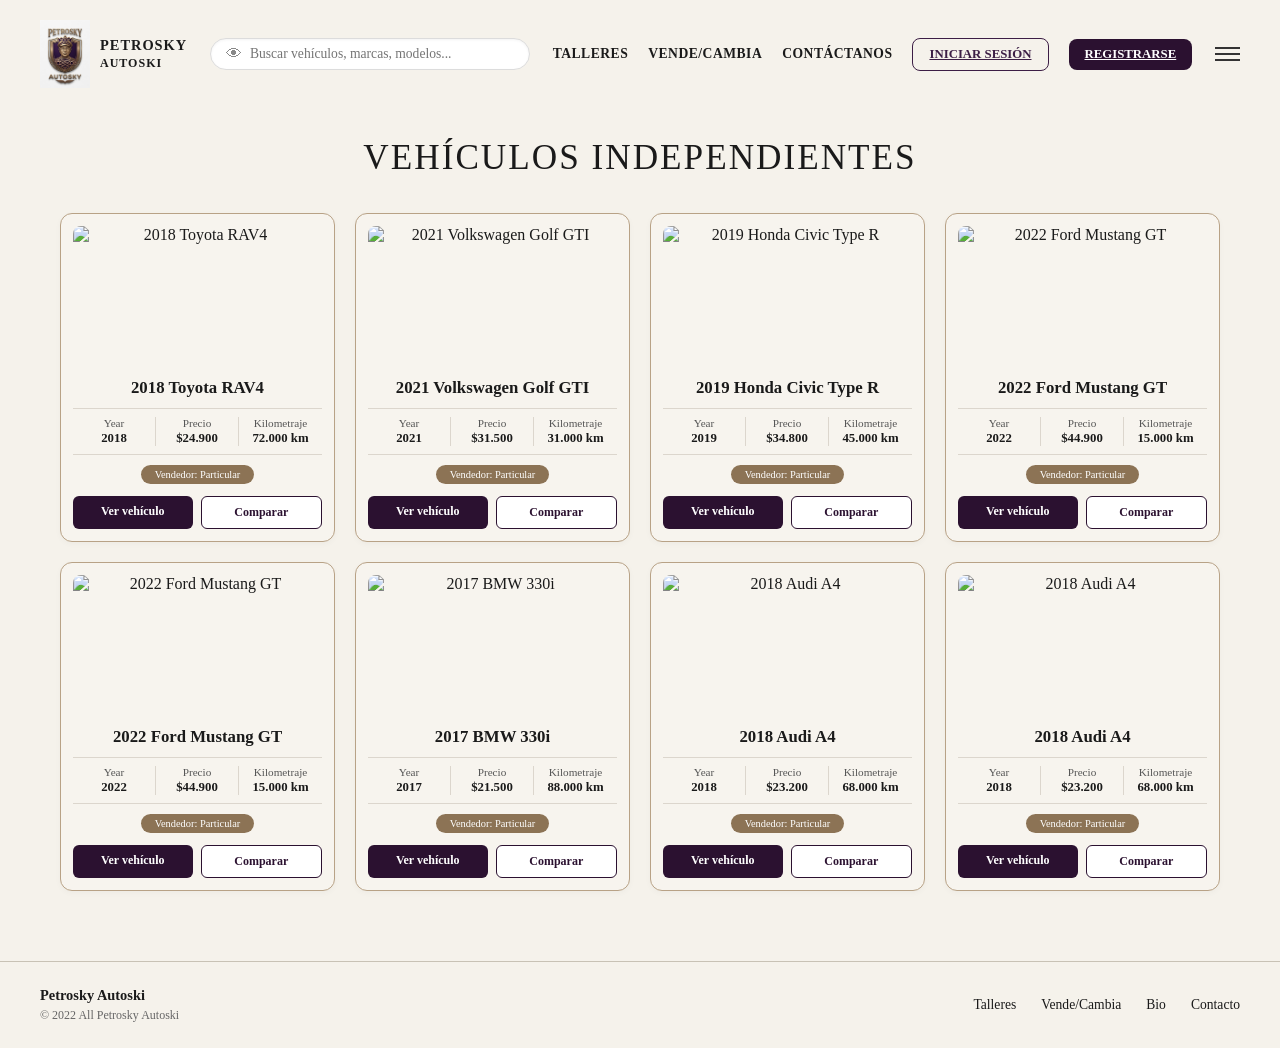
==== indepentiente.html @ 0b5978c2 "unir ciertas paginas" ====
<!DOCTYPE html>
<html lang="es">
<head>
  <meta charset="UTF-8">
  <meta name="viewport" content="width=device-width, initial-scale=1.0">
  <title>Petrosky Autoski - Vehículos Independientes</title>
  <link rel="stylesheet" href="independiente.css">
</head>
<body>

  
  <header class="encabezado">
    <div class="logo">
      <img src="imagenes/logo.jpg" alt="Petrosky Autoski Logo">
      <span class="logo-texto">PETROSKY<br><small>AUTOSKI</small></span>
    </div>

    <div class="barra-busqueda">
      <span class="icono-buscar">&#128065;</span>
      <input type="text" id="campo-busqueda" placeholder="Buscar vehículos, marcas, modelos...">
    </div>

    <nav class="navegacion">
      <a href="" class="enlace-nav">TALLERES</a>
      <a href="#" class="enlace-nav">VENDE/CAMBIA</a>
      <a href="#" class="enlace-nav">CONTÁCTANOS</a>
     <a href="inicio.html" class="boton-iniciar-sesion">INICIAR SESIÓN</a>
<a href="registro.html" class="boton-registrarse">REGISTRARSE</a>
    </nav>

    <div class="menu-hamburguesa">
      <span></span>
      <span></span>
      <span></span>
    </div>
  </header>

  
  <main class="contenido-principal">
    <h1 class="titulo-principal">VEHÍCULOS INDEPENDIENTES</h1>

    
    <section class="grilla-vehiculos">

      <article class="tarjeta-vehiculo">
        <div class="marco-imagen">
          <img src="https://images.unsplash.com/photo-1568605117036-5fe5e7bab0b7?w=500" alt="2018 Toyota RAV4">
        </div>
        <h3 class="nombre-vehiculo">2018 Toyota RAV4</h3>
        <div class="detalles-vehiculo">
          <div class="item-detalle">
            <span class="etiqueta-detalle">Year</span>
            <span class="valor-detalle">2018</span>
          </div>
          <div class="item-detalle">
            <span class="etiqueta-detalle">Precio</span>
            <span class="valor-detalle">$24.900</span>
          </div>
          <div class="item-detalle">
            <span class="etiqueta-detalle">Kilometraje</span>
            <span class="valor-detalle">72.000 km</span>
          </div>
        </div>
        <span class="etiqueta-vendedor">Vendedor: Particular</span>
        <div class="acciones-tarjeta">
          <a href="#" class="boton-ver-vehiculo">Ver vehículo</a>
          <button class="boton-comparar">Comparar</button>
        </div>
      </article>

      <!-- Tarjeta 2 -->
      <article class="tarjeta-vehiculo">
        <div class="marco-imagen">
          <img src="https://images.unsplash.com/photo-1541899481282-d53bffe3c35d?w=500" alt="2021 Volkswagen Golf GTI">
        </div>
        <h3 class="nombre-vehiculo">2021 Volkswagen Golf GTI</h3>
        <div class="detalles-vehiculo">
          <div class="item-detalle">
            <span class="etiqueta-detalle">Year</span>
            <span class="valor-detalle">2021</span>
          </div>
          <div class="item-detalle">
            <span class="etiqueta-detalle">Precio</span>
            <span class="valor-detalle">$31.500</span>
          </div>
          <div class="item-detalle">
            <span class="etiqueta-detalle">Kilometraje</span>
            <span class="valor-detalle">31.000 km</span>
          </div>
        </div>
        <span class="etiqueta-vendedor">Vendedor: Particular</span>
        <div class="acciones-tarjeta">
          <a href="#" class="boton-ver-vehiculo">Ver vehículo</a>
          <button class="boton-comparar">Comparar</button>
        </div>
      </article>

      <!-- Tarjeta 3 -->
      <article class="tarjeta-vehiculo">
        <div class="marco-imagen">
          <img src="https://images.unsplash.com/photo-1605559424843-9e4c228bf1c2?w=500" alt="2019 Honda Civic Type R">
        </div>
        <h3 class="nombre-vehiculo">2019 Honda Civic Type R</h3>
        <div class="detalles-vehiculo">
          <div class="item-detalle">
            <span class="etiqueta-detalle">Year</span>
            <span class="valor-detalle">2019</span>
          </div>
          <div class="item-detalle">
            <span class="etiqueta-detalle">Precio</span>
            <span class="valor-detalle">$34.800</span>
          </div>
          <div class="item-detalle">
            <span class="etiqueta-detalle">Kilometraje</span>
            <span class="valor-detalle">45.000 km</span>
          </div>
        </div>
        <span class="etiqueta-vendedor">Vendedor: Particular</span>
        <div class="acciones-tarjeta">
          <a href="#" class="boton-ver-vehiculo">Ver vehículo</a>
          <button class="boton-comparar">Comparar</button>
        </div>
      </article>

      <!-- Tarjeta 4 -->
      <article class="tarjeta-vehiculo">
        <div class="marco-imagen">
          <img src="https://images.unsplash.com/photo-1584345604476-8ec5e12e42dd?w=500" alt="2022 Ford Mustang GT">
        </div>
        <h3 class="nombre-vehiculo">2022 Ford Mustang GT</h3>
        <div class="detalles-vehiculo">
          <div class="item-detalle">
            <span class="etiqueta-detalle">Year</span>
            <span class="valor-detalle">2022</span>
          </div>
          <div class="item-detalle">
            <span class="etiqueta-detalle">Precio</span>
            <span class="valor-detalle">$44.900</span>
          </div>
          <div class="item-detalle">
            <span class="etiqueta-detalle">Kilometraje</span>
            <span class="valor-detalle">15.000 km</span>
          </div>
        </div>
        <span class="etiqueta-vendedor">Vendedor: Particular</span>
        <div class="acciones-tarjeta">
          <a href="#" class="boton-ver-vehiculo">Ver vehículo</a>
          <button class="boton-comparar">Comparar</button>
        </div>
      </article>

      <!-- Tarjeta 5 -->
      <article class="tarjeta-vehiculo">
        <div class="marco-imagen">
          <img src="https://images.unsplash.com/photo-1584345604476-8ec5e12e42dd?w=500" alt="2022 Ford Mustang GT">
        </div>
        <h3 class="nombre-vehiculo">2022 Ford Mustang GT</h3>
        <div class="detalles-vehiculo">
          <div class="item-detalle">
            <span class="etiqueta-detalle">Year</span>
            <span class="valor-detalle">2022</span>
          </div>
          <div class="item-detalle">
            <span class="etiqueta-detalle">Precio</span>
            <span class="valor-detalle">$44.900</span>
          </div>
          <div class="item-detalle">
            <span class="etiqueta-detalle">Kilometraje</span>
            <span class="valor-detalle">15.000 km</span>
          </div>
        </div>
        <span class="etiqueta-vendedor">Vendedor: Particular</span>
        <div class="acciones-tarjeta">
          <a href="#" class="boton-ver-vehiculo">Ver vehículo</a>
          <button class="boton-comparar">Comparar</button>
        </div>
      </article>

      <!-- Tarjeta 6 -->
      <article class="tarjeta-vehiculo">
        <div class="marco-imagen">
          <img src="https://images.unsplash.com/photo-1555215695-3004980ad54e?w=500" alt="2017 BMW 330i">
        </div>
        <h3 class="nombre-vehiculo">2017 BMW 330i</h3>
        <div class="detalles-vehiculo">
          <div class="item-detalle">
            <span class="etiqueta-detalle">Year</span>
            <span class="valor-detalle">2017</span>
          </div>
          <div class="item-detalle">
            <span class="etiqueta-detalle">Precio</span>
            <span class="valor-detalle">$21.500</span>
          </div>
          <div class="item-detalle">
            <span class="etiqueta-detalle">Kilometraje</span>
            <span class="valor-detalle">88.000 km</span>
          </div>
        </div>
        <span class="etiqueta-vendedor">Vendedor: Particular</span>
        <div class="acciones-tarjeta">
          <a href="#" class="boton-ver-vehiculo">Ver vehículo</a>
          <button class="boton-comparar">Comparar</button>
        </div>
      </article>

      <!-- Tarjeta 7 -->
      <article class="tarjeta-vehiculo">
        <div class="marco-imagen">
          <img src="https://images.unsplash.com/photo-1606664515524-ed2f786a0bd6?w=500" alt="2018 Audi A4">
        </div>
        <h3 class="nombre-vehiculo">2018 Audi A4</h3>
        <div class="detalles-vehiculo">
          <div class="item-detalle">
            <span class="etiqueta-detalle">Year</span>
            <span class="valor-detalle">2018</span>
          </div>
          <div class="item-detalle">
            <span class="etiqueta-detalle">Precio</span>
            <span class="valor-detalle">$23.200</span>
          </div>
          <div class="item-detalle">
            <span class="etiqueta-detalle">Kilometraje</span>
            <span class="valor-detalle">68.000 km</span>
          </div>
        </div>
        <span class="etiqueta-vendedor">Vendedor: Particular</span>
        <div class="acciones-tarjeta">
          <a href="#" class="boton-ver-vehiculo">Ver vehículo</a>
          <button class="boton-comparar">Comparar</button>
        </div>
      </article>

      <!-- Tarjeta 8 -->
      <article class="tarjeta-vehiculo">
        <div class="marco-imagen">
          <img src="https://images.unsplash.com/photo-1606664515524-ed2f786a0bd6?w=500" alt="2018 Audi A4">
        </div>
        <h3 class="nombre-vehiculo">2018 Audi A4</h3>
        <div class="detalles-vehiculo">
          <div class="item-detalle">
            <span class="etiqueta-detalle">Year</span>
            <span class="valor-detalle">2018</span>
          </div>
          <div class="item-detalle">
            <span class="etiqueta-detalle">Precio</span>
            <span class="valor-detalle">$23.200</span>
          </div>
          <div class="item-detalle">
            <span class="etiqueta-detalle">Kilometraje</span>
            <span class="valor-detalle">68.000 km</span>
          </div>
        </div>
        <span class="etiqueta-vendedor">Vendedor: Particular</span>
        <div class="acciones-tarjeta">
          <a href="#" class="boton-ver-vehiculo">Ver vehículo</a>
          <button class="boton-comparar">Comparar</button>
        </div>
      </article>

    </section>
  </main>

  <!-- PIE DE PÁGINA / FOOTER -->
  <footer class="pie-pagina">
    <div class="info-derechos">
      <strong>Petrosky Autoski</strong>
      <p>© 2022 All Petrosky Autoski</p>
    </div>
    <nav class="enlaces-pie">
      <a href="#">Talleres</a>
      <a href="#">Vende/Cambia</a>
      <a href="#">Bio</a>
      <a href="#">Contacto</a>
    </nav>
  </footer>

  <script src="independiente.js"></script>
</body>
</html>
---- independiente.css ----
/* --- CONFIGURACIÓN GENERAL --- */
* {
  box-sizing: border-box;
  margin: 0;
  padding: 0;
  font-family: 'Georgia', serif, sans-serif;
}

body {
  background-color: #f5f2eb;
  color: #1a1a1a;
  display: flex;
  flex-direction: column;
  min-height: 100vh;
}

/* --- ENCABEZADO / NAVBAR --- */
.encabezado {
  display: flex;
  align-items: center;
  justify-content: space-between;
  padding: 20px 40px;
}

.logo {
  display: flex;
  align-items: center;
  gap: 10px;
}

.logo img {
  width: 50px;
  height: auto;
}

.logo-texto {
  font-weight: bold;
  font-size: 0.9rem;
  letter-spacing: 1px;
}

.barra-busqueda {
  display: flex;
  align-items: center;
  background-color: #ffffff;
  border: 1px solid #dcdcdc;
  border-radius: 20px;
  padding: 6px 15px;
  width: 320px;
  box-shadow: inset 0 1px 3px rgba(0,0,0,0.05);
}

.icono-buscar {
  margin-right: 8px;
  color: #888;
}

.barra-busqueda input {
  border: none;
  outline: none;
  width: 100%;
  font-size: 0.85rem;
  background: transparent;
}

.navegacion {
  display: flex;
  align-items: center;
  gap: 20px;
}

.enlace-nav {
  text-decoration: none;
  color: #1a1a1a;
  font-size: 0.85rem;
  font-weight: 600;
  letter-spacing: 0.5px;
}

.boton-iniciar-sesion {
  background: transparent;
  border: 1.5px solid #3c1e45;
  color: #3c1e45;
  padding: 8px 16px;
  border-radius: 8px;
  cursor: pointer;
  font-size: 0.8rem;
  font-weight: bold;
}

.boton-registrarse {
  background-color: #2b1130;
  border: none;
  color: #ffffff;
  padding: 8px 16px;
  border-radius: 8px;
  cursor: pointer;
  font-size: 0.8rem;
  font-weight: bold;
}

.menu-hamburguesa {
  display: flex;
  flex-direction: column;
  gap: 4px;
  cursor: pointer;
}

.menu-hamburguesa span {
  width: 25px;
  height: 2px;
  background-color: #333;
}

/* --- CONTENIDO PRINCIPAL --- */
.contenido-principal {
  flex: 1;
  max-width: 1200px;
  margin: 0 auto;
  padding: 30px 20px;
  text-align: center;
  width: 100%;
}

.titulo-principal {
  font-size: 2.2rem;
  letter-spacing: 2px;
  margin-bottom: 35px;
  font-weight: normal;
  text-transform: uppercase;
}

/* --- GRILLA DE VEHÍCULOS --- */
.grilla-vehiculos {
  display: grid;
  grid-template-columns: repeat(4, 1fr);
  gap: 20px;
  margin-bottom: 40px;
}

/* --- TARJETA DE VEHÍCULO --- */
.tarjeta-vehiculo {
  background-color: #f7f4ee;
  border: 1px solid #b8a286;
  border-radius: 12px;
  padding: 12px;
  display: flex;
  flex-direction: column;
  align-items: center;
  box-shadow: 0 2px 6px rgba(0,0,0,0.03);
}

.marco-imagen {
  width: 100%;
  height: 140px;
  border-radius: 8px;
  overflow: hidden;
  margin-bottom: 12px;
}

.marco-imagen img {
  width: 100%;
  height: 100%;
  object-fit: cover;
  display: block;
}

.nombre-vehiculo {
  font-size: 1.05rem;
  font-weight: bold;
  margin-bottom: 10px;
  color: #1a1a1a;
}

/* Detalles (Year, Precio, Kilometraje) */
.detalles-vehiculo {
  display: grid;
  grid-template-columns: repeat(3, 1fr);
  width: 100%;
  border-top: 1px solid #dcd6cd;
  border-bottom: 1px solid #dcd6cd;
  padding: 8px 0;
  margin-bottom: 10px;
}

.item-detalle {
  display: flex;
  flex-direction: column;
  align-items: center;
}

.item-detalle:not(:last-child) {
  border-right: 1px solid #dcd6cd;
}

.etiqueta-detalle {
  font-size: 0.7rem;
  color: #555;
}

.valor-detalle {
  font-size: 0.8rem;
  font-weight: bold;
  margin-top: 2px;
}

/* Etiqueta Vendedor */
.etiqueta-vendedor {
  background-color: #8c7355;
  color: #ffffff;
  font-size: 0.65rem;
  padding: 4px 14px;
  border-radius: 12px;
  margin-bottom: 12px;
  display: inline-block;
}

/* Botones Acción (Ver Vehículo & Comparar) */
.acciones-tarjeta {
  display: flex;
  gap: 8px;
  width: 100%;
}

.boton-ver-vehiculo {
  flex: 1;
  background-color: #2b1130;
  color: #ffffff;
  text-decoration: none;
  font-size: 0.75rem;
  font-weight: bold;
  padding: 8px 4px;
  border-radius: 6px;
  text-align: center;
  transition: background-color 0.2s;
}

.boton-ver-vehiculo:hover {
  background-color: #421c4a;
}

.boton-comparar {
  flex: 1;
  background-color: #ffffff;
  color: #2b1130;
  border: 1px solid #2b1130;
  font-size: 0.75rem;
  font-weight: bold;
  padding: 8px 4px;
  border-radius: 6px;
  cursor: pointer;
  transition: background-color 0.2s;
}

.boton-comparar:hover {
  background-color: #f0e6f2;
}

/* --- PIE DE PÁGINA --- */
.pie-pagina {
  border-top: 1px solid #c8c2b5;
  display: flex;
  justify-content: space-between;
  align-items: center;
  padding: 25px 40px;
  margin-top: auto;
}

.info-derechos strong {
  display: block;
  font-size: 0.9rem;
}

.info-derechos p {
  font-size: 0.75rem;
  color: #666;
  margin-top: 4px;
}

.enlaces-pie {
  display: flex;
  gap: 25px;
}

.enlaces-pie a {
  text-decoration: none;
  color: #1a1a1a;
  font-size: 0.85rem;
}

/* ADAPTABILIDAD RESPONSIVA */
@media (max-width: 1024px) {
  .grilla-vehiculos {
    grid-template-columns: repeat(2, 1fr);
  }
}

@media (max-width: 600px) {
  .grilla-vehiculos {
    grid-template-columns: 1fr;
  }
  .navegacion, .barra-busqueda {
    display: none;
  }
}
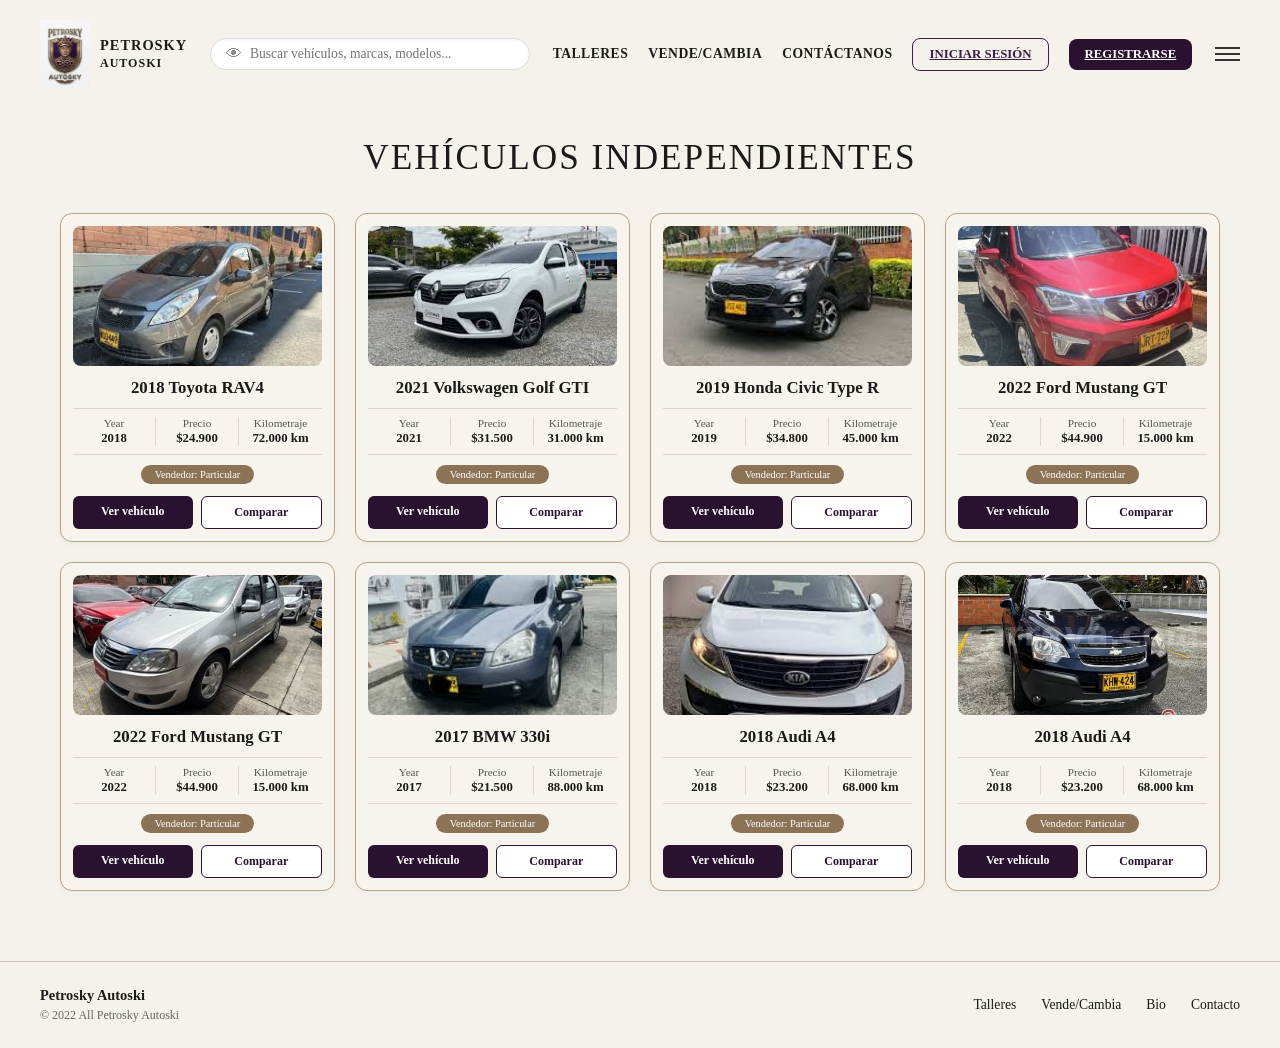
==== commit 369b29b0: "se termina la pagina de carros individuales" ====
--- a/indepentiente.html
+++ b/indepentiente.html
@@ -44,7 +44,7 @@
 
       <article class="tarjeta-vehiculo">
         <div class="marco-imagen">
-          <img src="https://images.unsplash.com/photo-1568605117036-5fe5e7bab0b7?w=500" alt="2018 Toyota RAV4">
+          <img src="imagenes/carro 1v.jpg" alt="2018 Toyota RAV4">
         </div>
         <h3 class="nombre-vehiculo">2018 Toyota RAV4</h3>
         <div class="detalles-vehiculo">
@@ -68,10 +68,10 @@
         </div>
       </article>
 
-      <!-- Tarjeta 2 -->
-      <article class="tarjeta-vehiculo">
-        <div class="marco-imagen">
-          <img src="https://images.unsplash.com/photo-1541899481282-d53bffe3c35d?w=500" alt="2021 Volkswagen Golf GTI">
+      
+      <article class="tarjeta-vehiculo">
+        <div class="marco-imagen">
+          <img src="imagenes/CARRO 2V.jpg" alt="2021 Volkswagen Golf GTI">
         </div>
         <h3 class="nombre-vehiculo">2021 Volkswagen Golf GTI</h3>
         <div class="detalles-vehiculo">
@@ -98,7 +98,7 @@
       <!-- Tarjeta 3 -->
       <article class="tarjeta-vehiculo">
         <div class="marco-imagen">
-          <img src="https://images.unsplash.com/photo-1605559424843-9e4c228bf1c2?w=500" alt="2019 Honda Civic Type R">
+          <img src="imagenes/carro 3v.jpg" alt="2019 Honda Civic Type R">
         </div>
         <h3 class="nombre-vehiculo">2019 Honda Civic Type R</h3>
         <div class="detalles-vehiculo">
@@ -122,10 +122,10 @@
         </div>
       </article>
 
-      <!-- Tarjeta 4 -->
-      <article class="tarjeta-vehiculo">
-        <div class="marco-imagen">
-          <img src="https://images.unsplash.com/photo-1584345604476-8ec5e12e42dd?w=500" alt="2022 Ford Mustang GT">
+      
+      <article class="tarjeta-vehiculo">
+        <div class="marco-imagen">
+          <img src="imagenes/carro 4v.jpg" alt="2022 Ford Mustang GT">
         </div>
         <h3 class="nombre-vehiculo">2022 Ford Mustang GT</h3>
         <div class="detalles-vehiculo">
@@ -149,10 +149,10 @@
         </div>
       </article>
 
-      <!-- Tarjeta 5 -->
-      <article class="tarjeta-vehiculo">
-        <div class="marco-imagen">
-          <img src="https://images.unsplash.com/photo-1584345604476-8ec5e12e42dd?w=500" alt="2022 Ford Mustang GT">
+      
+      <article class="tarjeta-vehiculo">
+        <div class="marco-imagen">
+          <img src="imagenes/carro 5v.jpeg" alt="2022 Ford Mustang GT">
         </div>
         <h3 class="nombre-vehiculo">2022 Ford Mustang GT</h3>
         <div class="detalles-vehiculo">
@@ -176,10 +176,10 @@
         </div>
       </article>
 
-      <!-- Tarjeta 6 -->
-      <article class="tarjeta-vehiculo">
-        <div class="marco-imagen">
-          <img src="https://images.unsplash.com/photo-1555215695-3004980ad54e?w=500" alt="2017 BMW 330i">
+      
+      <article class="tarjeta-vehiculo">
+        <div class="marco-imagen">
+          <img src="imagenes/carro 5v.jpg" alt="2017 BMW 330i">
         </div>
         <h3 class="nombre-vehiculo">2017 BMW 330i</h3>
         <div class="detalles-vehiculo">
@@ -203,10 +203,10 @@
         </div>
       </article>
 
-      <!-- Tarjeta 7 -->
-      <article class="tarjeta-vehiculo">
-        <div class="marco-imagen">
-          <img src="https://images.unsplash.com/photo-1606664515524-ed2f786a0bd6?w=500" alt="2018 Audi A4">
+      
+      <article class="tarjeta-vehiculo">
+        <div class="marco-imagen">
+          <img src="imagenes/carro 7v.jpg" alt="2018 Audi A4">
         </div>
         <h3 class="nombre-vehiculo">2018 Audi A4</h3>
         <div class="detalles-vehiculo">
@@ -230,10 +230,10 @@
         </div>
       </article>
 
-      <!-- Tarjeta 8 -->
-      <article class="tarjeta-vehiculo">
-        <div class="marco-imagen">
-          <img src="https://images.unsplash.com/photo-1606664515524-ed2f786a0bd6?w=500" alt="2018 Audi A4">
+      
+      <article class="tarjeta-vehiculo">
+        <div class="marco-imagen">
+          <img src="imagenes/carro 8v.jpg" alt="2018 Audi A4">
         </div>
         <h3 class="nombre-vehiculo">2018 Audi A4</h3>
         <div class="detalles-vehiculo">
@@ -260,7 +260,7 @@
     </section>
   </main>
 
-  <!-- PIE DE PÁGINA / FOOTER -->
+  
   <footer class="pie-pagina">
     <div class="info-derechos">
       <strong>Petrosky Autoski</strong>
--- a/independiente.css
+++ b/independiente.css
@@ -1,4 +1,4 @@
-/* --- CONFIGURACIÓN GENERAL --- */
+
 * {
   box-sizing: border-box;
   margin: 0;
@@ -14,7 +14,6 @@
   min-height: 100vh;
 }
 
-/* --- ENCABEZADO / NAVBAR --- */
 .encabezado {
   display: flex;
   align-items: center;
@@ -112,7 +111,7 @@
   background-color: #333;
 }
 
-/* --- CONTENIDO PRINCIPAL --- */
+
 .contenido-principal {
   flex: 1;
   max-width: 1200px;
@@ -130,7 +129,7 @@
   text-transform: uppercase;
 }
 
-/* --- GRILLA DE VEHÍCULOS --- */
+
 .grilla-vehiculos {
   display: grid;
   grid-template-columns: repeat(4, 1fr);
@@ -138,7 +137,7 @@
   margin-bottom: 40px;
 }
 
-/* --- TARJETA DE VEHÍCULO --- */
+
 .tarjeta-vehiculo {
   background-color: #f7f4ee;
   border: 1px solid #b8a286;
@@ -172,7 +171,7 @@
   color: #1a1a1a;
 }
 
-/* Detalles (Year, Precio, Kilometraje) */
+
 .detalles-vehiculo {
   display: grid;
   grid-template-columns: repeat(3, 1fr);
@@ -204,7 +203,7 @@
   margin-top: 2px;
 }
 
-/* Etiqueta Vendedor */
+
 .etiqueta-vendedor {
   background-color: #8c7355;
   color: #ffffff;
@@ -215,7 +214,7 @@
   display: inline-block;
 }
 
-/* Botones Acción (Ver Vehículo & Comparar) */
+
 .acciones-tarjeta {
   display: flex;
   gap: 8px;
@@ -256,7 +255,7 @@
   background-color: #f0e6f2;
 }
 
-/* --- PIE DE PÁGINA --- */
+
 .pie-pagina {
   border-top: 1px solid #c8c2b5;
   display: flex;
@@ -288,7 +287,7 @@
   font-size: 0.85rem;
 }
 
-/* ADAPTABILIDAD RESPONSIVA */
+
 @media (max-width: 1024px) {
   .grilla-vehiculos {
     grid-template-columns: repeat(2, 1fr);
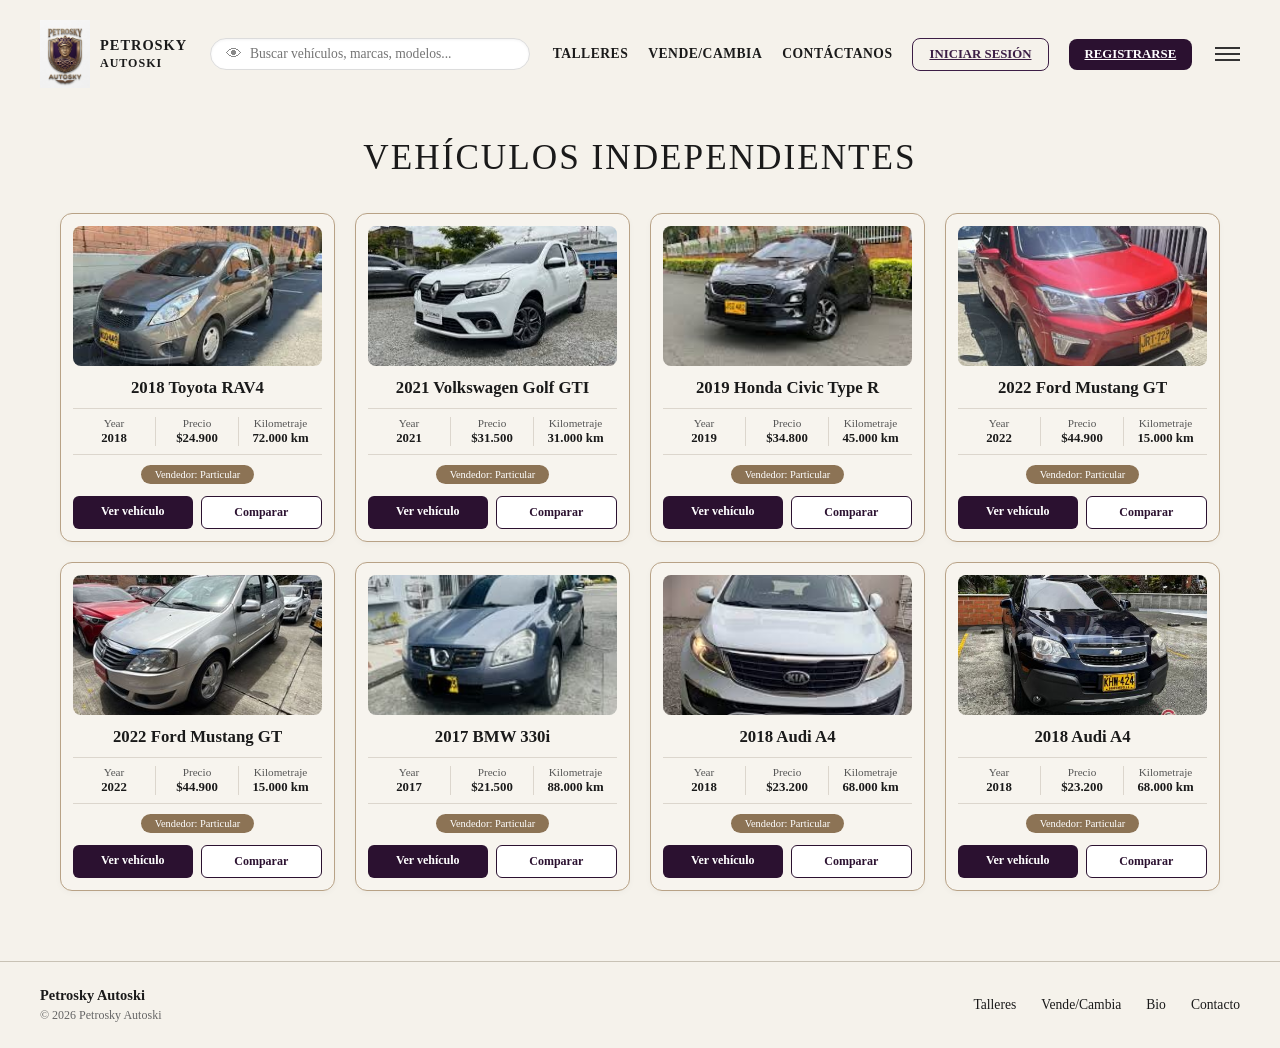
==== commit 9ffe07e8: "cambios" ====
--- a/indepentiente.html
+++ b/indepentiente.html
@@ -264,7 +264,7 @@
   <footer class="pie-pagina">
     <div class="info-derechos">
       <strong>Petrosky Autoski</strong>
-      <p>© 2022 All Petrosky Autoski</p>
+      <p>© 2026 Petrosky Autoski</p>
     </div>
     <nav class="enlaces-pie">
       <a href="#">Talleres</a>
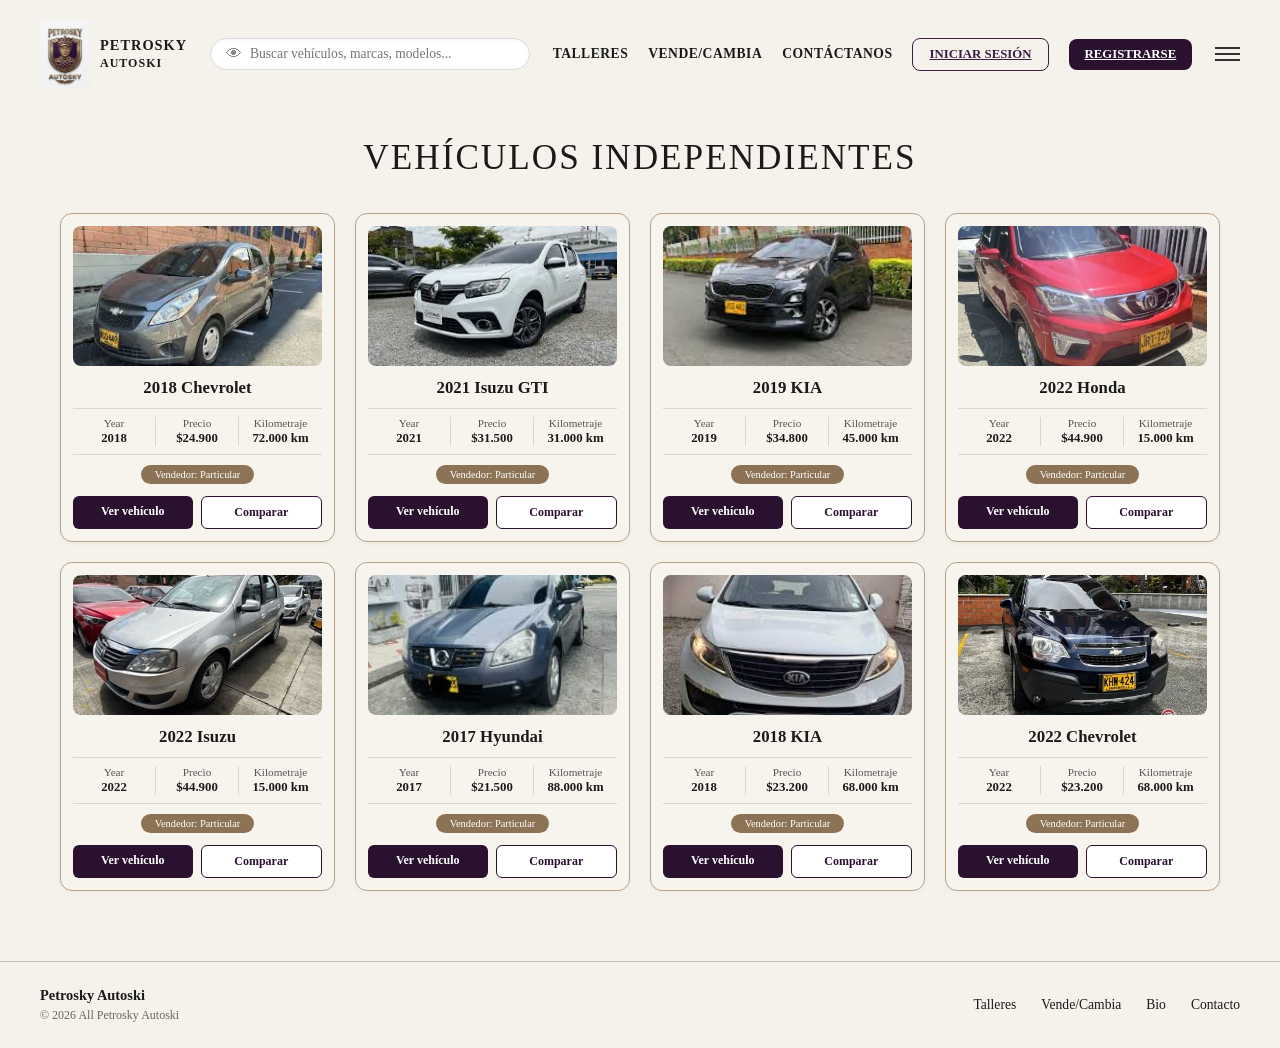
==== commit d3833f3c: "Cambios autos años" ====
--- a/indepentiente.html
+++ b/indepentiente.html
@@ -44,9 +44,9 @@
 
       <article class="tarjeta-vehiculo">
         <div class="marco-imagen">
-          <img src="imagenes/carro 1v.jpg" alt="2018 Toyota RAV4">
-        </div>
-        <h3 class="nombre-vehiculo">2018 Toyota RAV4</h3>
+          <img src="imagenes/carro 1v.jpg" alt="2018 Chevrolet">
+        </div>
+        <h3 class="nombre-vehiculo">2018 Chevrolet</h3>
         <div class="detalles-vehiculo">
           <div class="item-detalle">
             <span class="etiqueta-detalle">Year</span>
@@ -67,13 +67,11 @@
           <button class="boton-comparar">Comparar</button>
         </div>
       </article>
-
-      
-      <article class="tarjeta-vehiculo">
-        <div class="marco-imagen">
-          <img src="imagenes/CARRO 2V.jpg" alt="2021 Volkswagen Golf GTI">
-        </div>
-        <h3 class="nombre-vehiculo">2021 Volkswagen Golf GTI</h3>
+      <article class="tarjeta-vehiculo">
+        <div class="marco-imagen">
+          <img src="imagenes/CARRO 2V.jpg" alt="2021 Isuzu GTI">
+        </div>
+        <h3 class="nombre-vehiculo">2021 Isuzu GTI</h3>
         <div class="detalles-vehiculo">
           <div class="item-detalle">
             <span class="etiqueta-detalle">Year</span>
@@ -94,13 +92,11 @@
           <button class="boton-comparar">Comparar</button>
         </div>
       </article>
-
-      <!-- Tarjeta 3 -->
-      <article class="tarjeta-vehiculo">
-        <div class="marco-imagen">
-          <img src="imagenes/carro 3v.jpg" alt="2019 Honda Civic Type R">
-        </div>
-        <h3 class="nombre-vehiculo">2019 Honda Civic Type R</h3>
+      <article class="tarjeta-vehiculo">
+        <div class="marco-imagen">
+          <img src="imagenes/carro 3v.jpg" alt="2019 KIA">
+        </div>
+        <h3 class="nombre-vehiculo">2019 KIA</h3>
         <div class="detalles-vehiculo">
           <div class="item-detalle">
             <span class="etiqueta-detalle">Year</span>
@@ -125,9 +121,9 @@
       
       <article class="tarjeta-vehiculo">
         <div class="marco-imagen">
-          <img src="imagenes/carro 4v.jpg" alt="2022 Ford Mustang GT">
-        </div>
-        <h3 class="nombre-vehiculo">2022 Ford Mustang GT</h3>
+          <img src="imagenes/carro 4v.jpg" alt="2022 Honda">
+        </div>
+        <h3 class="nombre-vehiculo">2022 Honda</h3>
         <div class="detalles-vehiculo">
           <div class="item-detalle">
             <span class="etiqueta-detalle">Year</span>
@@ -152,9 +148,9 @@
       
       <article class="tarjeta-vehiculo">
         <div class="marco-imagen">
-          <img src="imagenes/carro 5v.jpeg" alt="2022 Ford Mustang GT">
-        </div>
-        <h3 class="nombre-vehiculo">2022 Ford Mustang GT</h3>
+          <img src="imagenes/carro 5v.jpeg" alt="2022 Isuzu">
+        </div>
+        <h3 class="nombre-vehiculo">2022 Isuzu</h3>
         <div class="detalles-vehiculo">
           <div class="item-detalle">
             <span class="etiqueta-detalle">Year</span>
@@ -179,9 +175,9 @@
       
       <article class="tarjeta-vehiculo">
         <div class="marco-imagen">
-          <img src="imagenes/carro 5v.jpg" alt="2017 BMW 330i">
-        </div>
-        <h3 class="nombre-vehiculo">2017 BMW 330i</h3>
+          <img src="imagenes/carro 5v.jpg" alt="2017 Hyundai">
+        </div>
+        <h3 class="nombre-vehiculo">2017 Hyundai</h3>
         <div class="detalles-vehiculo">
           <div class="item-detalle">
             <span class="etiqueta-detalle">Year</span>
@@ -206,9 +202,9 @@
       
       <article class="tarjeta-vehiculo">
         <div class="marco-imagen">
-          <img src="imagenes/carro 7v.jpg" alt="2018 Audi A4">
-        </div>
-        <h3 class="nombre-vehiculo">2018 Audi A4</h3>
+          <img src="imagenes/carro 7v.jpg" alt="2018 KIA">
+        </div>
+        <h3 class="nombre-vehiculo">2018 KIA</h3>
         <div class="detalles-vehiculo">
           <div class="item-detalle">
             <span class="etiqueta-detalle">Year</span>
@@ -233,13 +229,13 @@
       
       <article class="tarjeta-vehiculo">
         <div class="marco-imagen">
-          <img src="imagenes/carro 8v.jpg" alt="2018 Audi A4">
-        </div>
-        <h3 class="nombre-vehiculo">2018 Audi A4</h3>
-        <div class="detalles-vehiculo">
-          <div class="item-detalle">
-            <span class="etiqueta-detalle">Year</span>
-            <span class="valor-detalle">2018</span>
+          <img src="imagenes/carro 8v.jpg" alt="2022 Chevrolet">
+        </div>
+        <h3 class="nombre-vehiculo">2022 Chevrolet</h3>
+        <div class="detalles-vehiculo">
+          <div class="item-detalle">
+            <span class="etiqueta-detalle">Year</span>
+            <span class="valor-detalle">2022</span>
           </div>
           <div class="item-detalle">
             <span class="etiqueta-detalle">Precio</span>
@@ -264,7 +260,7 @@
   <footer class="pie-pagina">
     <div class="info-derechos">
       <strong>Petrosky Autoski</strong>
-      <p>© 2026 Petrosky Autoski</p>
+      <p>© 2026 All Petrosky Autoski</p>
     </div>
     <nav class="enlaces-pie">
       <a href="#">Talleres</a>
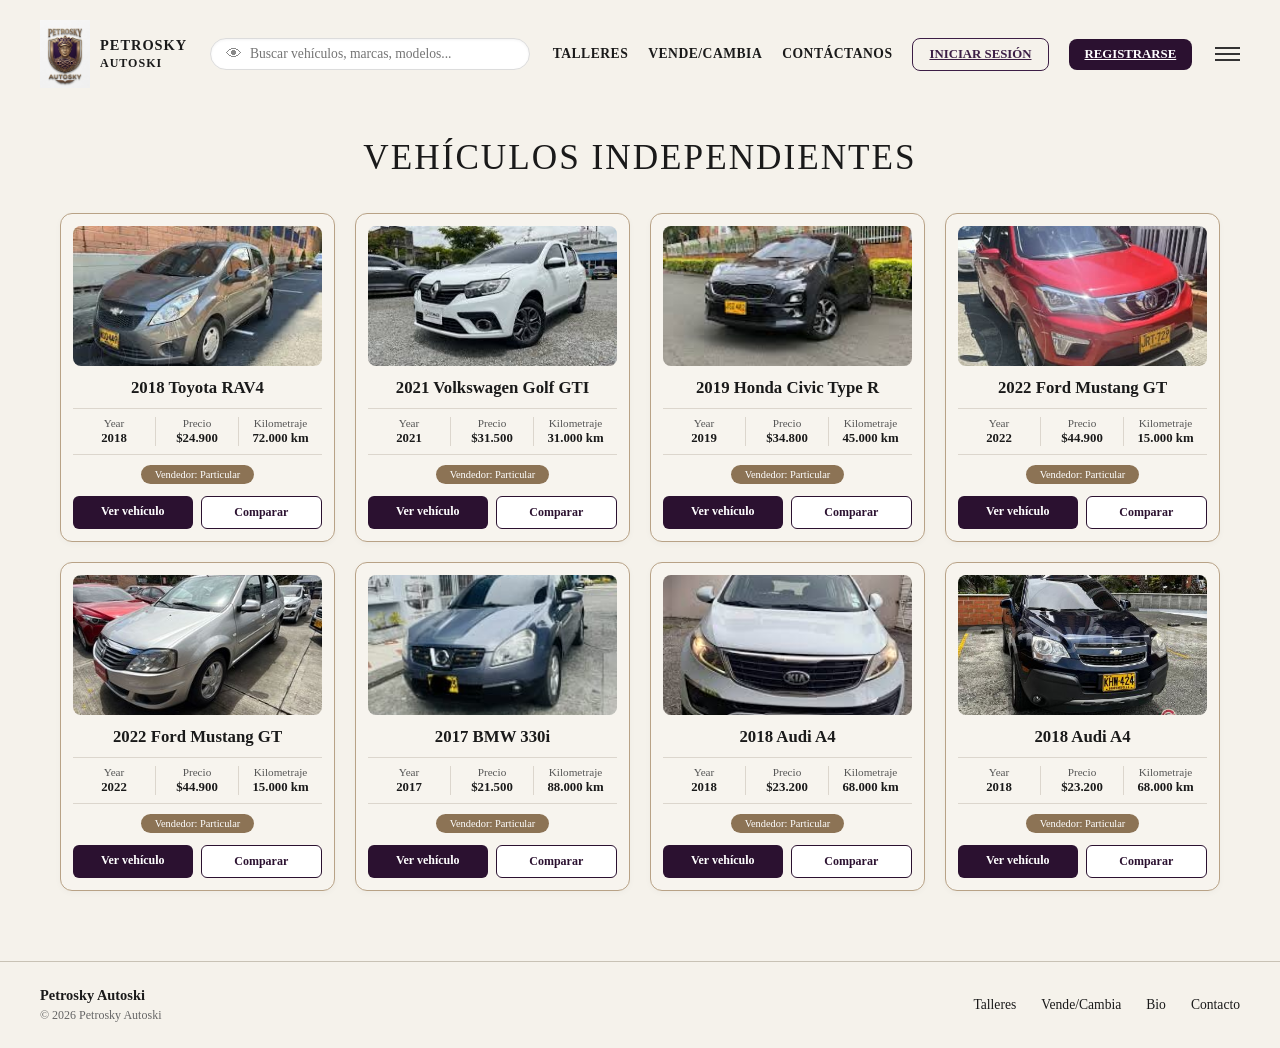
==== commit e33b0918: "Merge branch 'feature-pagina' of https://github.com/JulianR323/Petrosky-autoskys into feature-pagina" ====
--- a/indepentiente.html
+++ b/indepentiente.html
@@ -44,9 +44,9 @@
 
       <article class="tarjeta-vehiculo">
         <div class="marco-imagen">
-          <img src="imagenes/carro 1v.jpg" alt="2018 Chevrolet">
-        </div>
-        <h3 class="nombre-vehiculo">2018 Chevrolet</h3>
+          <img src="imagenes/carro 1v.jpg" alt="2018 Toyota RAV4">
+        </div>
+        <h3 class="nombre-vehiculo">2018 Toyota RAV4</h3>
         <div class="detalles-vehiculo">
           <div class="item-detalle">
             <span class="etiqueta-detalle">Year</span>
@@ -67,11 +67,13 @@
           <button class="boton-comparar">Comparar</button>
         </div>
       </article>
-      <article class="tarjeta-vehiculo">
-        <div class="marco-imagen">
-          <img src="imagenes/CARRO 2V.jpg" alt="2021 Isuzu GTI">
-        </div>
-        <h3 class="nombre-vehiculo">2021 Isuzu GTI</h3>
+
+      
+      <article class="tarjeta-vehiculo">
+        <div class="marco-imagen">
+          <img src="imagenes/CARRO 2V.jpg" alt="2021 Volkswagen Golf GTI">
+        </div>
+        <h3 class="nombre-vehiculo">2021 Volkswagen Golf GTI</h3>
         <div class="detalles-vehiculo">
           <div class="item-detalle">
             <span class="etiqueta-detalle">Year</span>
@@ -92,11 +94,13 @@
           <button class="boton-comparar">Comparar</button>
         </div>
       </article>
-      <article class="tarjeta-vehiculo">
-        <div class="marco-imagen">
-          <img src="imagenes/carro 3v.jpg" alt="2019 KIA">
-        </div>
-        <h3 class="nombre-vehiculo">2019 KIA</h3>
+
+      <!-- Tarjeta 3 -->
+      <article class="tarjeta-vehiculo">
+        <div class="marco-imagen">
+          <img src="imagenes/carro 3v.jpg" alt="2019 Honda Civic Type R">
+        </div>
+        <h3 class="nombre-vehiculo">2019 Honda Civic Type R</h3>
         <div class="detalles-vehiculo">
           <div class="item-detalle">
             <span class="etiqueta-detalle">Year</span>
@@ -121,9 +125,9 @@
       
       <article class="tarjeta-vehiculo">
         <div class="marco-imagen">
-          <img src="imagenes/carro 4v.jpg" alt="2022 Honda">
-        </div>
-        <h3 class="nombre-vehiculo">2022 Honda</h3>
+          <img src="imagenes/carro 4v.jpg" alt="2022 Ford Mustang GT">
+        </div>
+        <h3 class="nombre-vehiculo">2022 Ford Mustang GT</h3>
         <div class="detalles-vehiculo">
           <div class="item-detalle">
             <span class="etiqueta-detalle">Year</span>
@@ -148,9 +152,9 @@
       
       <article class="tarjeta-vehiculo">
         <div class="marco-imagen">
-          <img src="imagenes/carro 5v.jpeg" alt="2022 Isuzu">
-        </div>
-        <h3 class="nombre-vehiculo">2022 Isuzu</h3>
+          <img src="imagenes/carro 5v.jpeg" alt="2022 Ford Mustang GT">
+        </div>
+        <h3 class="nombre-vehiculo">2022 Ford Mustang GT</h3>
         <div class="detalles-vehiculo">
           <div class="item-detalle">
             <span class="etiqueta-detalle">Year</span>
@@ -175,9 +179,9 @@
       
       <article class="tarjeta-vehiculo">
         <div class="marco-imagen">
-          <img src="imagenes/carro 5v.jpg" alt="2017 Hyundai">
-        </div>
-        <h3 class="nombre-vehiculo">2017 Hyundai</h3>
+          <img src="imagenes/carro 5v.jpg" alt="2017 BMW 330i">
+        </div>
+        <h3 class="nombre-vehiculo">2017 BMW 330i</h3>
         <div class="detalles-vehiculo">
           <div class="item-detalle">
             <span class="etiqueta-detalle">Year</span>
@@ -202,9 +206,9 @@
       
       <article class="tarjeta-vehiculo">
         <div class="marco-imagen">
-          <img src="imagenes/carro 7v.jpg" alt="2018 KIA">
-        </div>
-        <h3 class="nombre-vehiculo">2018 KIA</h3>
+          <img src="imagenes/carro 7v.jpg" alt="2018 Audi A4">
+        </div>
+        <h3 class="nombre-vehiculo">2018 Audi A4</h3>
         <div class="detalles-vehiculo">
           <div class="item-detalle">
             <span class="etiqueta-detalle">Year</span>
@@ -229,13 +233,13 @@
       
       <article class="tarjeta-vehiculo">
         <div class="marco-imagen">
-          <img src="imagenes/carro 8v.jpg" alt="2022 Chevrolet">
-        </div>
-        <h3 class="nombre-vehiculo">2022 Chevrolet</h3>
-        <div class="detalles-vehiculo">
-          <div class="item-detalle">
-            <span class="etiqueta-detalle">Year</span>
-            <span class="valor-detalle">2022</span>
+          <img src="imagenes/carro 8v.jpg" alt="2018 Audi A4">
+        </div>
+        <h3 class="nombre-vehiculo">2018 Audi A4</h3>
+        <div class="detalles-vehiculo">
+          <div class="item-detalle">
+            <span class="etiqueta-detalle">Year</span>
+            <span class="valor-detalle">2018</span>
           </div>
           <div class="item-detalle">
             <span class="etiqueta-detalle">Precio</span>
@@ -260,7 +264,7 @@
   <footer class="pie-pagina">
     <div class="info-derechos">
       <strong>Petrosky Autoski</strong>
-      <p>© 2026 All Petrosky Autoski</p>
+      <p>© 2026 Petrosky Autoski</p>
     </div>
     <nav class="enlaces-pie">
       <a href="#">Talleres</a>
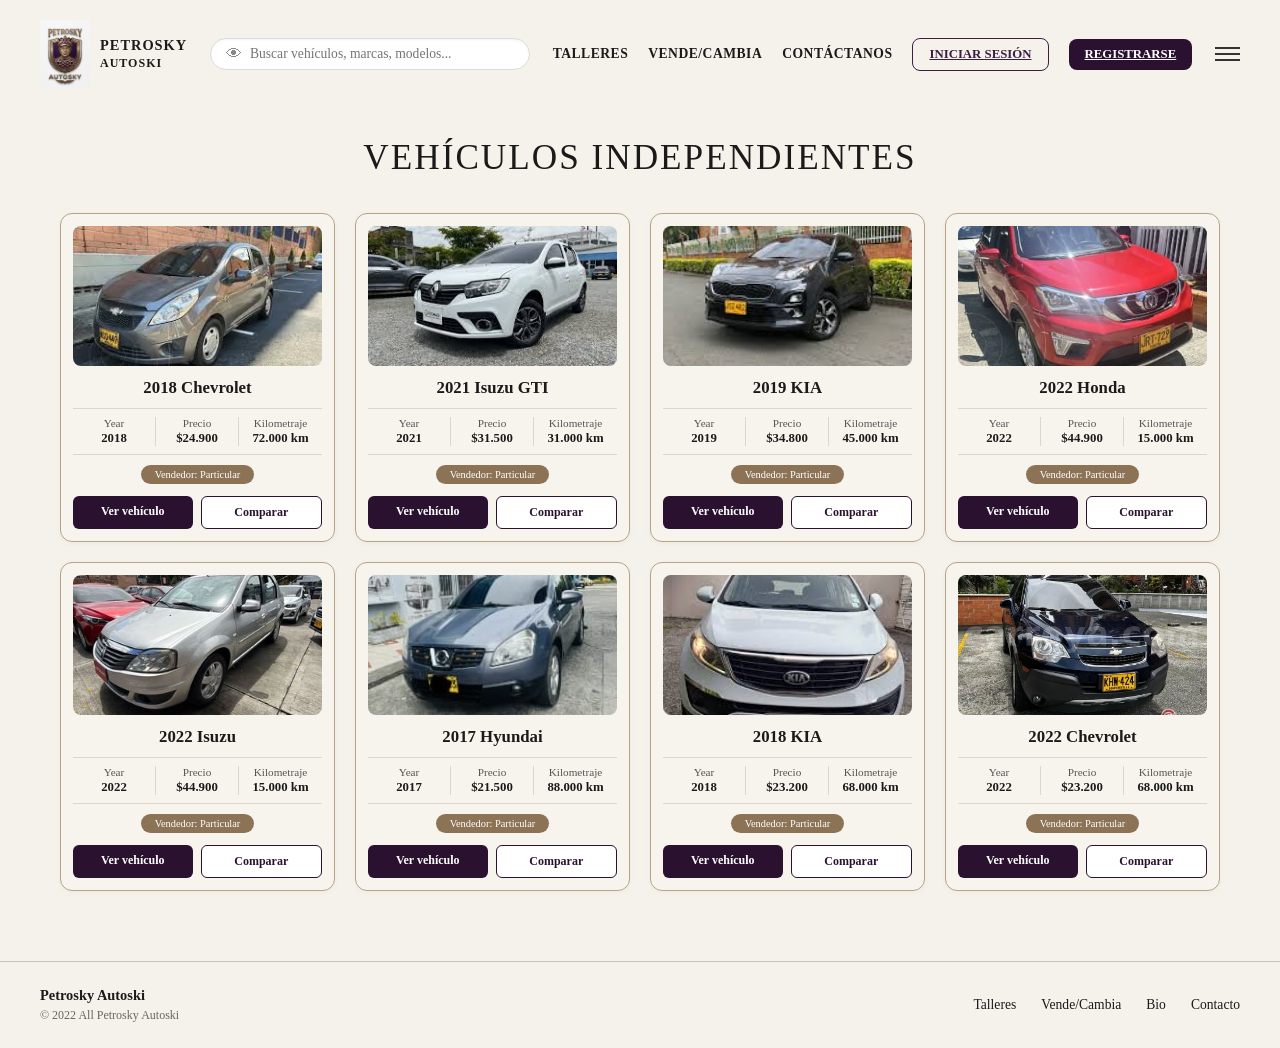
==== commit 8c337e67: "Merge branch 'feature-pagina' of https://github.com/JulianR323/Petrosky-autoskys into feature-pagina" ====
--- a/indepentiente.html
+++ b/indepentiente.html
@@ -44,9 +44,9 @@
 
       <article class="tarjeta-vehiculo">
         <div class="marco-imagen">
-          <img src="imagenes/carro 1v.jpg" alt="2018 Toyota RAV4">
-        </div>
-        <h3 class="nombre-vehiculo">2018 Toyota RAV4</h3>
+          <img src="imagenes/carro 1v.jpg" alt="2018 Chevrolet">
+        </div>
+        <h3 class="nombre-vehiculo">2018 Chevrolet</h3>
         <div class="detalles-vehiculo">
           <div class="item-detalle">
             <span class="etiqueta-detalle">Year</span>
@@ -67,13 +67,11 @@
           <button class="boton-comparar">Comparar</button>
         </div>
       </article>
-
-      
-      <article class="tarjeta-vehiculo">
-        <div class="marco-imagen">
-          <img src="imagenes/CARRO 2V.jpg" alt="2021 Volkswagen Golf GTI">
-        </div>
-        <h3 class="nombre-vehiculo">2021 Volkswagen Golf GTI</h3>
+      <article class="tarjeta-vehiculo">
+        <div class="marco-imagen">
+          <img src="imagenes/CARRO 2V.jpg" alt="2021 Isuzu GTI">
+        </div>
+        <h3 class="nombre-vehiculo">2021 Isuzu GTI</h3>
         <div class="detalles-vehiculo">
           <div class="item-detalle">
             <span class="etiqueta-detalle">Year</span>
@@ -94,13 +92,11 @@
           <button class="boton-comparar">Comparar</button>
         </div>
       </article>
-
-      <!-- Tarjeta 3 -->
-      <article class="tarjeta-vehiculo">
-        <div class="marco-imagen">
-          <img src="imagenes/carro 3v.jpg" alt="2019 Honda Civic Type R">
-        </div>
-        <h3 class="nombre-vehiculo">2019 Honda Civic Type R</h3>
+      <article class="tarjeta-vehiculo">
+        <div class="marco-imagen">
+          <img src="imagenes/carro 3v.jpg" alt="2019 KIA">
+        </div>
+        <h3 class="nombre-vehiculo">2019 KIA</h3>
         <div class="detalles-vehiculo">
           <div class="item-detalle">
             <span class="etiqueta-detalle">Year</span>
@@ -125,9 +121,9 @@
       
       <article class="tarjeta-vehiculo">
         <div class="marco-imagen">
-          <img src="imagenes/carro 4v.jpg" alt="2022 Ford Mustang GT">
-        </div>
-        <h3 class="nombre-vehiculo">2022 Ford Mustang GT</h3>
+          <img src="imagenes/carro 4v.jpg" alt="2022 Honda">
+        </div>
+        <h3 class="nombre-vehiculo">2022 Honda</h3>
         <div class="detalles-vehiculo">
           <div class="item-detalle">
             <span class="etiqueta-detalle">Year</span>
@@ -149,12 +145,12 @@
         </div>
       </article>
 
-      
-      <article class="tarjeta-vehiculo">
-        <div class="marco-imagen">
-          <img src="imagenes/carro 5v.jpeg" alt="2022 Ford Mustang GT">
-        </div>
-        <h3 class="nombre-vehiculo">2022 Ford Mustang GT</h3>
+  
+      <article class="tarjeta-vehiculo">
+        <div class="marco-imagen">
+          <img src="imagenes/carro 5v.jpeg" alt="2022 Isuzu">
+        </div>
+        <h3 class="nombre-vehiculo">2022 Isuzu</h3>
         <div class="detalles-vehiculo">
           <div class="item-detalle">
             <span class="etiqueta-detalle">Year</span>
@@ -179,9 +175,9 @@
       
       <article class="tarjeta-vehiculo">
         <div class="marco-imagen">
-          <img src="imagenes/carro 5v.jpg" alt="2017 BMW 330i">
-        </div>
-        <h3 class="nombre-vehiculo">2017 BMW 330i</h3>
+          <img src="imagenes/carro 5v.jpg" alt="2017 Hyundai">
+        </div>
+        <h3 class="nombre-vehiculo">2017 Hyundai</h3>
         <div class="detalles-vehiculo">
           <div class="item-detalle">
             <span class="etiqueta-detalle">Year</span>
@@ -206,9 +202,9 @@
       
       <article class="tarjeta-vehiculo">
         <div class="marco-imagen">
-          <img src="imagenes/carro 7v.jpg" alt="2018 Audi A4">
-        </div>
-        <h3 class="nombre-vehiculo">2018 Audi A4</h3>
+          <img src="imagenes/carro 7v.jpg" alt="2018 KIA">
+        </div>
+        <h3 class="nombre-vehiculo">2018 KIA</h3>
         <div class="detalles-vehiculo">
           <div class="item-detalle">
             <span class="etiqueta-detalle">Year</span>
@@ -233,13 +229,13 @@
       
       <article class="tarjeta-vehiculo">
         <div class="marco-imagen">
-          <img src="imagenes/carro 8v.jpg" alt="2018 Audi A4">
-        </div>
-        <h3 class="nombre-vehiculo">2018 Audi A4</h3>
-        <div class="detalles-vehiculo">
-          <div class="item-detalle">
-            <span class="etiqueta-detalle">Year</span>
-            <span class="valor-detalle">2018</span>
+          <img src="imagenes/carro 8v.jpg" alt="2022 Chevrolet">
+        </div>
+        <h3 class="nombre-vehiculo">2022 Chevrolet</h3>
+        <div class="detalles-vehiculo">
+          <div class="item-detalle">
+            <span class="etiqueta-detalle">Year</span>
+            <span class="valor-detalle">2022</span>
           </div>
           <div class="item-detalle">
             <span class="etiqueta-detalle">Precio</span>
@@ -264,7 +260,7 @@
   <footer class="pie-pagina">
     <div class="info-derechos">
       <strong>Petrosky Autoski</strong>
-      <p>© 2026 Petrosky Autoski</p>
+      <p>© 2022 All Petrosky Autoski</p>
     </div>
     <nav class="enlaces-pie">
       <a href="#">Talleres</a>
